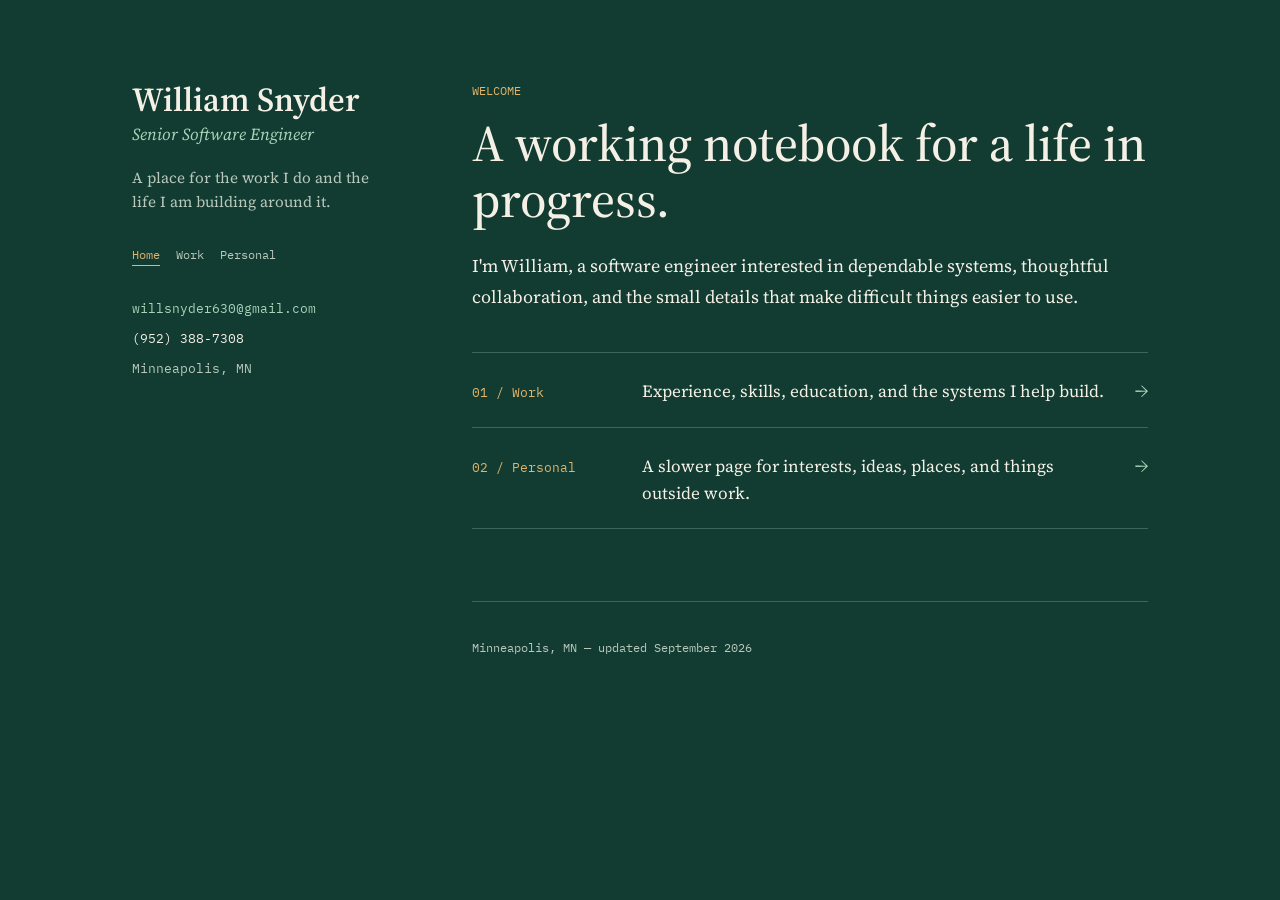
==== index.html @ c2d1eba9 "Initial website push" ====
<!DOCTYPE html>
<html lang="en">
<head>
<meta charset="UTF-8">
<meta name="viewport" content="width=device-width, initial-scale=1.0">
<title>William Snyder — Home</title>
<link rel="preconnect" href="https://fonts.googleapis.com">
<link rel="preconnect" href="https://fonts.gstatic.com" crossorigin>
<link href="https://fonts.googleapis.com/css2?family=Source+Serif+4:ital,opsz,wght@0,8..60,400;0,8..60,500;0,8..60,600;1,8..60,400&family=IBM+Plex+Mono:wght@400;500&display=swap" rel="stylesheet">
<link rel="stylesheet" href="style.css">
</head>
<body>

<div class="page">
  <aside class="sidebar">
    <div class="sidebar-inner">
      <h1 class="name">William Snyder</h1>
      <p class="title">Senior Software Engineer</p>
      <p class="tagline">A place for the work I do and the life I am building around it.</p>

      <nav class="site-nav" aria-label="Main navigation">
        <a class="active" href="index.html" aria-current="page">Home</a>
        <a href="work.html">Work</a>
        <a href="personal.html">Personal</a>
      </nav>

      <ul class="contact-list">
        <li><a href="mailto:willsnyder630@gmail.com">willsnyder630@gmail.com</a></li>
        <li>(952) 388-7308</li>
        <li class="location">Minneapolis, MN</li>
      </ul>
    </div>
  </aside>

  <main class="content home-content">
    <section class="intro home-intro">
      <p class="eyebrow">Welcome</p>
      <h2 class="home-heading">A working notebook for a life in progress.</h2>
      <p>I'm William, a software engineer interested in dependable systems, thoughtful collaboration, and the small details that make difficult things easier to use.</p>
    </section>

    <nav class="page-links" aria-label="Explore the site">
      <a class="page-link" href="work.html">
        <span class="page-link-label">01 / Work</span>
        <span class="page-link-description">Experience, skills, education, and the systems I help build.</span>
        <span class="page-link-arrow" aria-hidden="true">→</span>
      </a>
      <a class="page-link" href="personal.html">
        <span class="page-link-label">02 / Personal</span>
        <span class="page-link-description">A slower page for interests, ideas, places, and things outside work.</span>
        <span class="page-link-arrow" aria-hidden="true">→</span>
      </a>
    </nav>

    <footer class="footer">
      <p>Minneapolis, MN — updated <time datetime="2026-09">September 2026</time></p>
    </footer>
  </main>
</div>

</body>
</html>
---- style.css ----
:root {
  --paper: #123B32;
  --ink: #F4F0E6;
  --ink-soft: #B8C9BC;
  --accent: #A8D5BA;
  --accent-warm: #E0B56A;
  --rule: #3D6658;

  --serif: "Source Serif 4", Georgia, serif;
  --mono: "IBM Plex Mono", ui-monospace, monospace;
}

* {
  box-sizing: border-box;
}

html {
  scroll-behavior: smooth;
}

body {
  margin: 0;
  background: var(--paper);
  color: var(--ink);
  font-family: var(--serif);
  font-size: 17px;
  line-height: 1.6;
  -webkit-font-smoothing: antialiased;
}

a {
  color: var(--accent);
  text-decoration: none;
  border-bottom: 1px solid var(--rule);
}

a:hover {
  border-bottom-color: var(--accent);
}

a:focus-visible,
button:focus-visible {
  outline: 2px solid var(--accent);
  outline-offset: 3px;
}

.page {
  max-width: 1080px;
  margin: 0 auto;
  padding: 5rem 2rem 6rem;
  display: grid;
  grid-template-columns: 260px 1fr;
  gap: 5rem;
  align-items: start;
}

/* Sidebar */

.sidebar-inner {
  position: sticky;
  top: 4rem;
}

.name {
  font-size: 2.1rem;
  font-weight: 600;
  margin: 0 0 0.2rem;
  line-height: 1.15;
}

.title {
  margin: 0 0 1.1rem;
  color: var(--accent);
  font-style: italic;
  font-size: 1.05rem;
}

.tagline {
  color: var(--ink-soft);
  font-size: 0.95rem;
  line-height: 1.55;
  margin: 0 0 2rem;
}

.site-nav {
  display: flex;
  gap: 1rem;
  margin-bottom: 2rem;
  font-family: var(--mono);
  font-size: 0.78rem;
}

.site-nav a {
  border-bottom-color: transparent;
  color: var(--ink-soft);
}

.site-nav a:hover,
.site-nav a.active {
  color: var(--accent-warm);
  border-bottom-color: var(--accent-warm);
}

.contact-list {
  list-style: none;
  margin: 0 0 1.75rem;
  padding: 0;
  font-family: var(--mono);
  font-size: 0.82rem;
}

.contact-list li {
  margin-bottom: 0.55rem;
}

.contact-list a {
  border-bottom-color: transparent;
}

.contact-list a:hover {
  border-bottom-color: var(--accent-warm);
}

.location {
  color: var(--ink-soft);
}

.status {
  display: flex;
  align-items: center;
  gap: 0.5rem;
  font-family: var(--mono);
  font-size: 0.78rem;
  color: var(--ink-soft);
  margin: 0;
  padding-top: 1.25rem;
  border-top: 1px solid var(--rule);
}

.status-dot {
  width: 7px;
  height: 7px;
  border-radius: 50%;
  background: var(--accent);
  flex-shrink: 0;
}

/* Main content */

.content {
  max-width: 680px;
}

.intro {
  font-size: 1.12rem;
  line-height: 1.75;
  margin-bottom: 3.5rem;
}

.eyebrow {
  color: var(--accent-warm);
  font-family: var(--mono);
  font-size: 0.78rem;
  margin: 0 0 0.8rem;
  text-transform: uppercase;
}

.home-heading,
.page-heading {
  font-size: clamp(2rem, 5vw, 3.2rem);
  font-weight: 500;
  line-height: 1.1;
  margin: 0 0 1.4rem;
}

.home-intro {
  margin-bottom: 2.5rem;
}

.page-links {
  border-top: 1px solid var(--rule);
}

.page-link {
  display: grid;
  grid-template-columns: 150px 1fr auto;
  gap: 1.25rem;
  align-items: baseline;
  padding: 1.3rem 0;
  border-bottom: 1px solid var(--rule);
}

.page-link-label {
  color: var(--accent-warm);
  font-family: var(--mono);
  font-size: 0.82rem;
}

.page-link-description {
  color: var(--ink);
}

.page-link-arrow {
  color: var(--accent);
  font-size: 1.25rem;
}

.page-link:hover .page-link-arrow {
  color: var(--accent-warm);
}

.intro strong {
  font-weight: 600;
}

.section-heading {
  font-size: 1.3rem;
  font-weight: 600;
  font-style: italic;
  margin: 0 0 1.6rem;
  padding-bottom: 0.6rem;
  border-bottom: 1px solid var(--rule);
}

section + section {
  margin-top: 3.5rem;
}

/* Changelog entries */

.entry {
  margin-bottom: 2.1rem;
}

.entry:last-child {
  margin-bottom: 0;
}

.entry-head {
  display: flex;
  align-items: baseline;
  gap: 0.7rem;
  flex-wrap: wrap;
}

.version {
  font-family: var(--mono);
  font-size: 0.8rem;
  color: var(--accent-warm);
  border: 1px solid var(--rule);
  border-radius: 3px;
  padding: 0.1rem 0.4rem;
}

.role {
  font-size: 1.08rem;
  font-weight: 600;
  margin: 0;
}

.entry-dates {
  font-family: var(--mono);
  font-size: 0.78rem;
  color: var(--ink-soft);
  margin-left: auto;
}

.company {
  margin: 0.2rem 0 0.7rem;
  color: var(--ink-soft);
  font-style: italic;
}

.highlights {
  margin: 0;
  padding-left: 1.1rem;
}

.highlights li {
  margin-bottom: 0.4rem;
}

/* Skills */

.skill-group {
  margin-bottom: 1.5rem;
}

.skill-group:last-child {
  margin-bottom: 0;
}

.skill-label {
  font-family: var(--mono);
  font-size: 0.78rem;
  color: var(--ink-soft);
  margin: 0 0 0.6rem;
}

.tag-list {
  list-style: none;
  display: flex;
  flex-wrap: wrap;
  gap: 0.5rem;
  margin: 0;
  padding: 0;
}

.tag-list li {
  font-family: var(--mono);
  font-size: 0.82rem;
  border: 1px solid var(--rule);
  border-radius: 3px;
  padding: 0.25rem 0.6rem;
  color: var(--ink);
}

.photo-gallery {
  display: grid;
  grid-template-columns: repeat(3, 1fr);
  gap: 0.8rem;
  margin-top: 1.5rem;
}

.photo-gallery figure {
  margin: 0;
}

.photo-gallery img {
  display: block;
  width: 100%;
  aspect-ratio: 1;
  object-fit: cover;
  border: 1px solid var(--rule);
}

.photo-gallery figcaption {
  color: var(--ink-soft);
  font-family: var(--mono);
  font-size: 0.7rem;
  margin-top: 0.45rem;
}

/* Footer */

.footer {
  margin-top: 4.5rem;
  padding-top: 1.5rem;
  border-top: 1px solid var(--rule);
  font-family: var(--mono);
  font-size: 0.78rem;
  color: var(--ink-soft);
}

/* Responsive */

@media (max-width: 760px) {
  .page {
    grid-template-columns: 1fr;
    padding: 3rem 1.5rem 4rem;
    gap: 2.5rem;
  }

  .sidebar-inner {
    position: static;
  }

  .entry-dates {
    margin-left: 0;
    width: 100%;
  }

  .page-link {
    grid-template-columns: 1fr auto;
    gap: 0.3rem 1rem;
  }

  .page-link-label,
  .page-link-description {
    grid-column: 1;
  }

  .page-link-arrow {
    grid-column: 2;
    grid-row: 1 / span 2;
  }

  .photo-gallery {
    grid-template-columns: 1fr;
  }
}

@media (prefers-reduced-motion: reduce) {
  html {
    scroll-behavior: auto;
  }
}
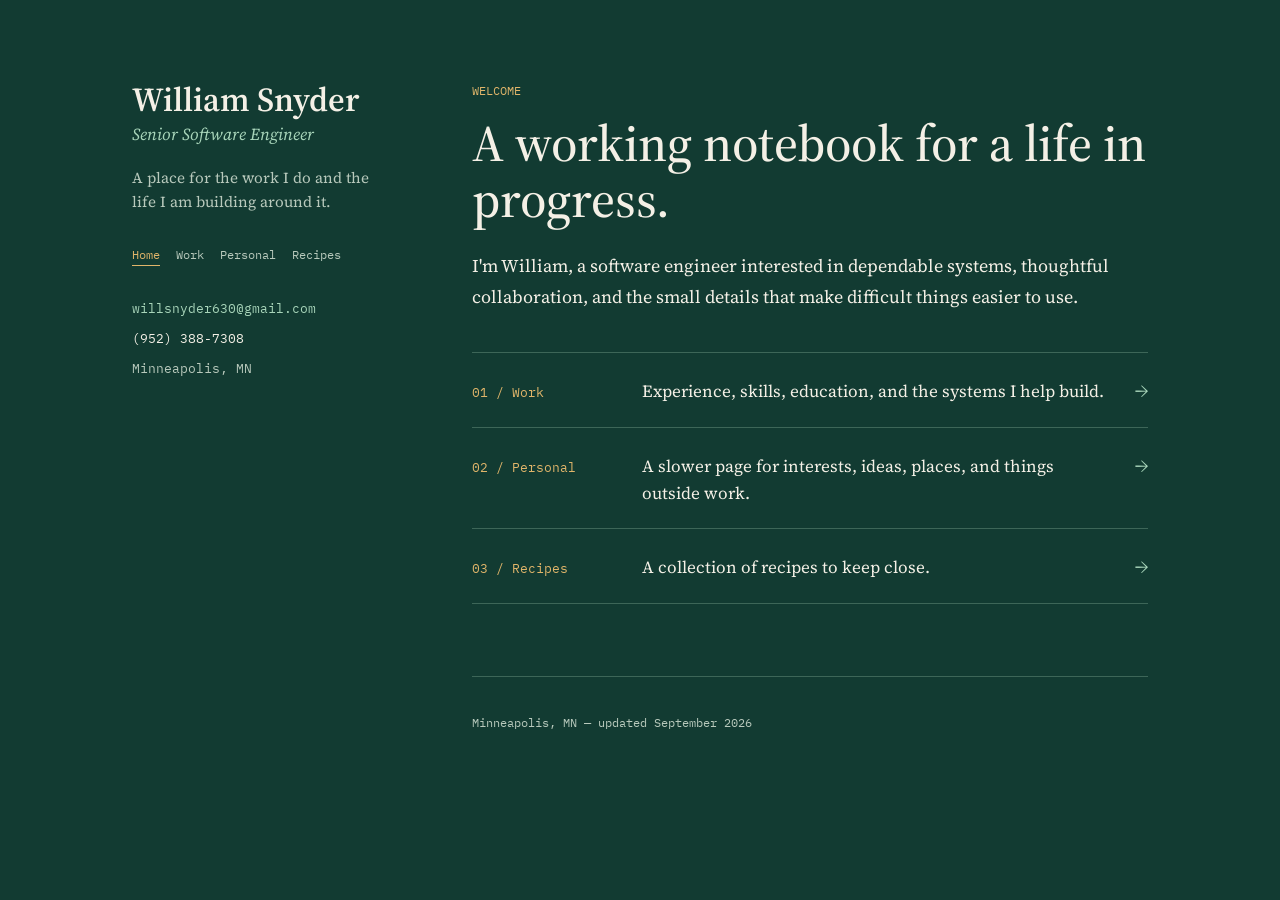
==== commit c9bff674: "Adding recipe sections, and first recipes" ====
--- a/index.html
+++ b/index.html
@@ -22,6 +22,7 @@
         <a class="active" href="index.html" aria-current="page">Home</a>
         <a href="work.html">Work</a>
         <a href="personal.html">Personal</a>
+        <a href="recipes.html">Recipes</a>
       </nav>
 
       <ul class="contact-list">
@@ -50,6 +51,11 @@
         <span class="page-link-description">A slower page for interests, ideas, places, and things outside work.</span>
         <span class="page-link-arrow" aria-hidden="true">→</span>
       </a>
+      <a class="page-link" href="recipes.html">
+        <span class="page-link-label">03 / Recipes</span>
+        <span class="page-link-description">A collection of recipes to keep close.</span>
+        <span class="page-link-arrow" aria-hidden="true">→</span>
+      </a>
     </nav>
 
     <footer class="footer">
